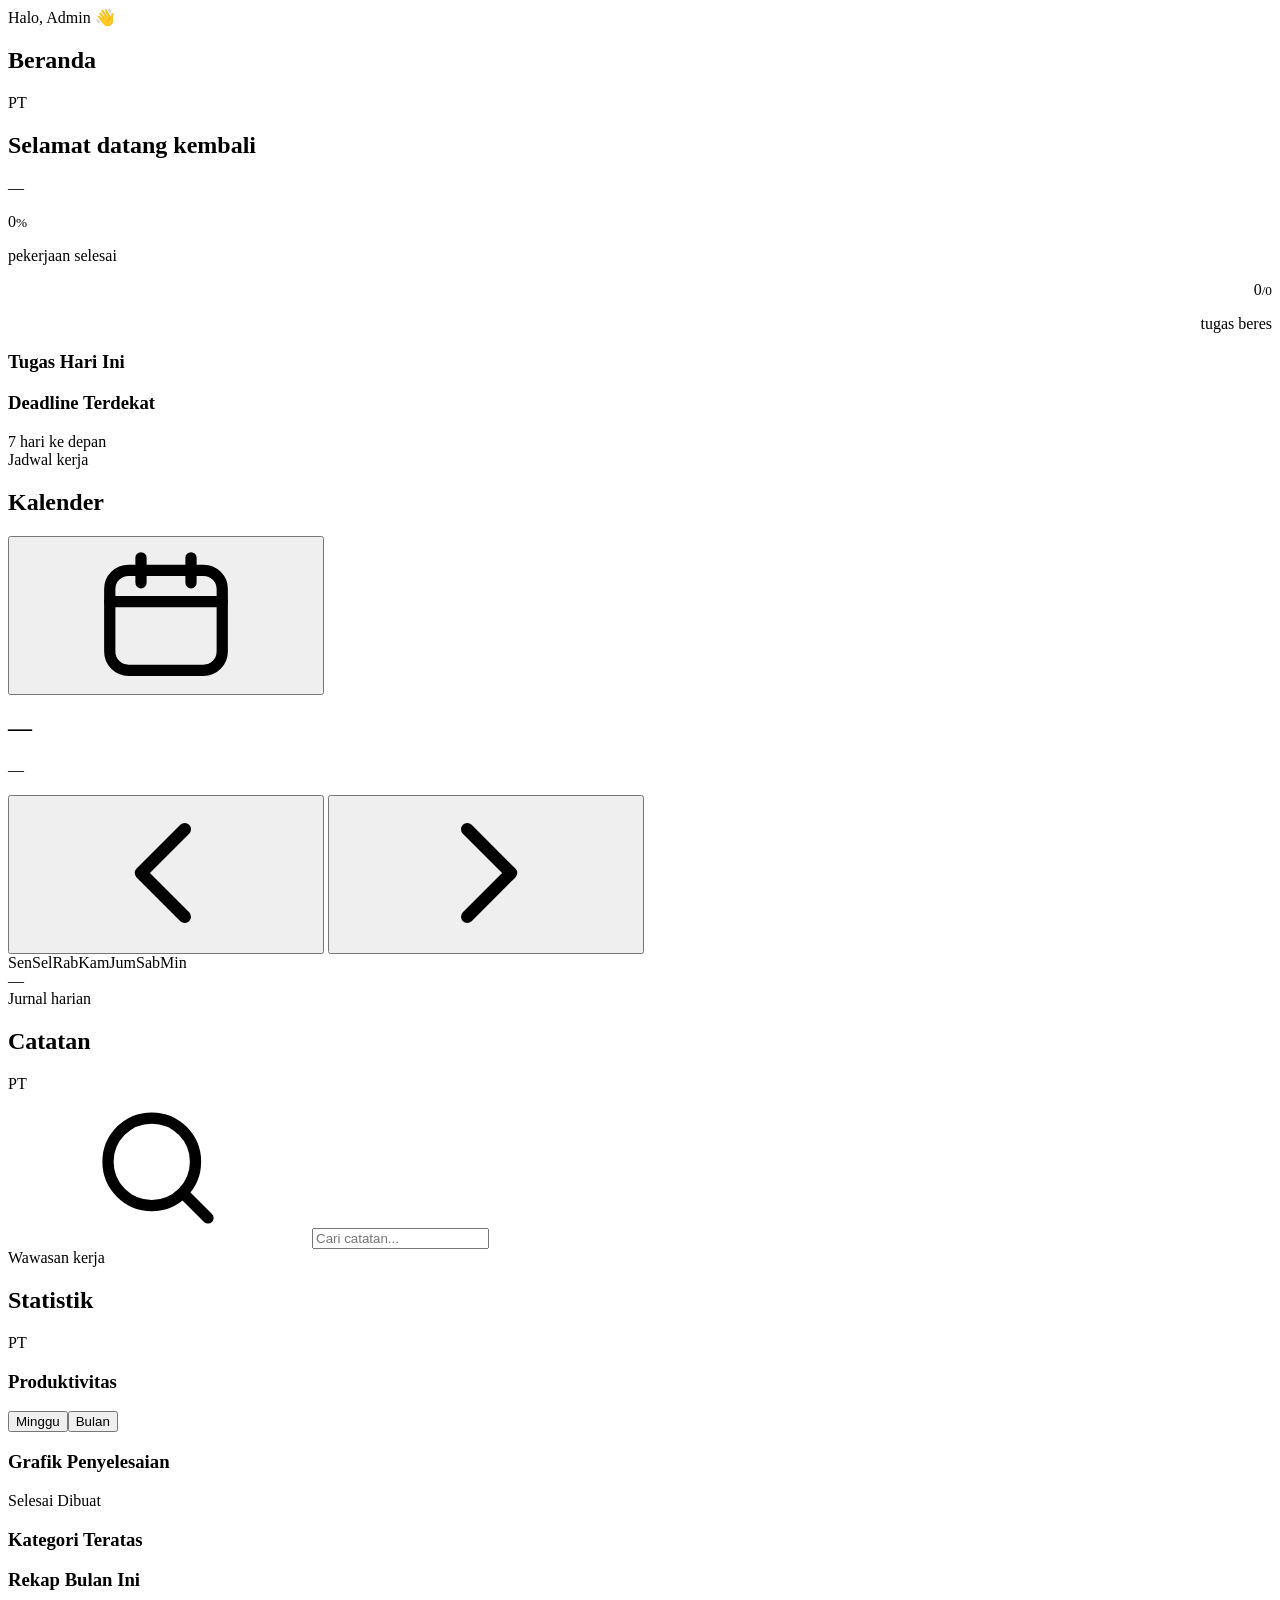
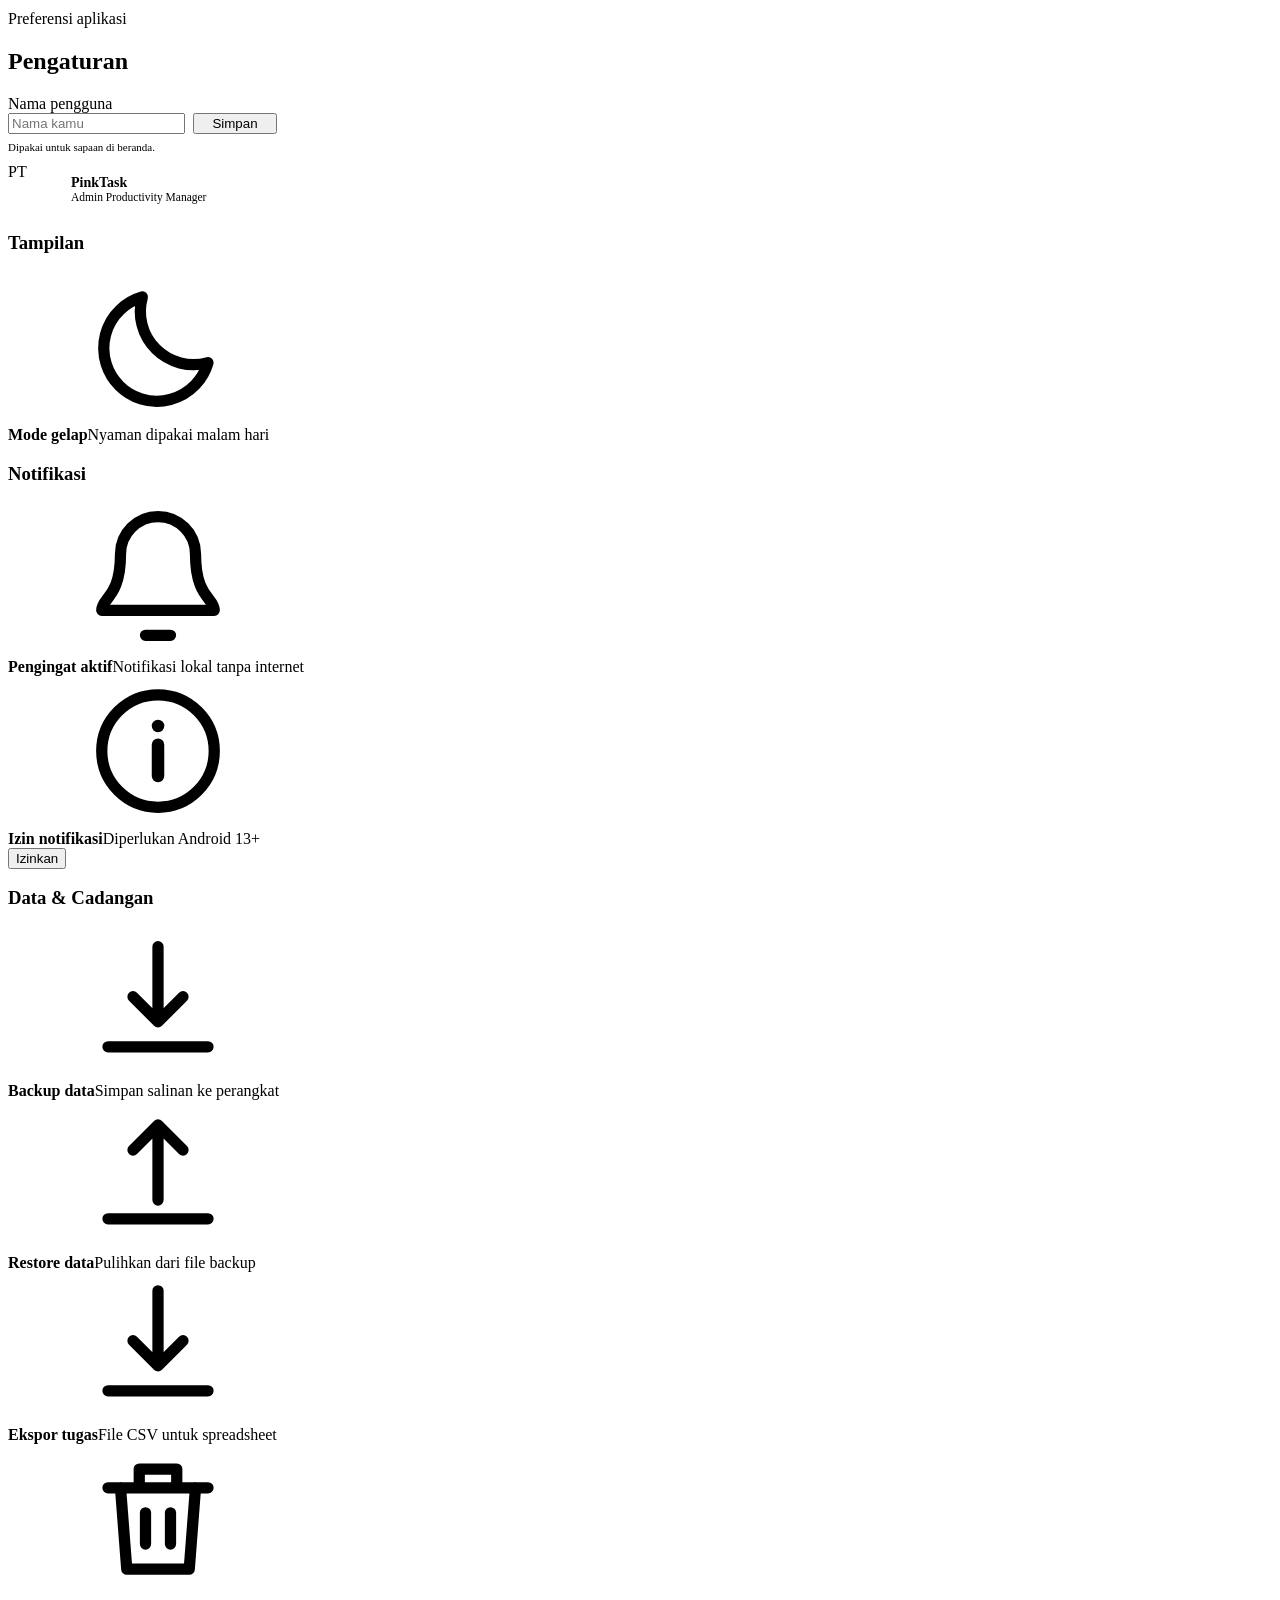
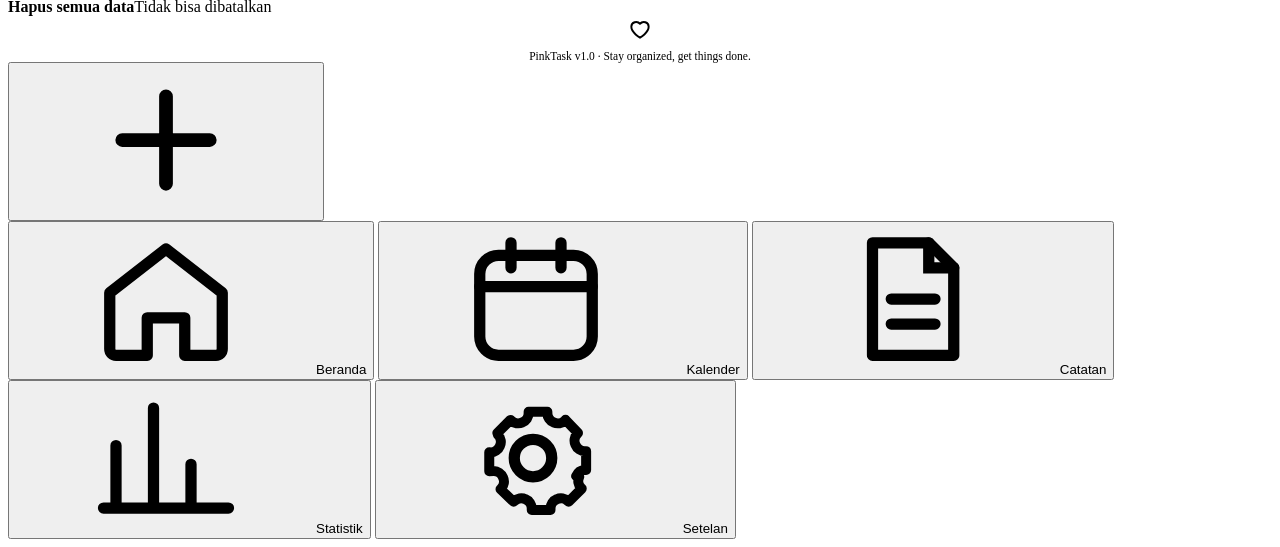
==== pinktask.html @ 4548ff6b "Upload PinkTask PWA" ====
<!DOCTYPE html>
<html lang="id" data-theme="light">
<head>
<meta charset="utf-8">
<meta name="viewport" content="width=device-width, initial-scale=1, viewport-fit=cover">
<meta name="theme-color" content="#FCE5EF">
<link rel="manifest" href="manifest.json">
<link rel="apple-touch-icon" href="icons/icon-192.png">
<meta name="apple-mobile-web-app-capable" content="yes">
<meta name="apple-mobile-web-app-title" content="PinkTask">
<meta name="apple-mobile-web-app-status-bar-style" content="default">
<title>PinkTask — Admin Productivity Manager</title>
<link rel="stylesheet" href="css/app.css">
</head>
<body>

<svg width="0" height="0" style="position:absolute" aria-hidden="true">
  <symbol id="i-home" viewBox="0 0 24 24"><path d="M3 11l9-7 9 7v9a1 1 0 01-1 1h-5v-6h-6v6H4a1 1 0 01-1-1z" fill="none" stroke="currentColor" stroke-width="1.8" stroke-linecap="round" stroke-linejoin="round"/></symbol>
  <symbol id="i-calendar" viewBox="0 0 24 24"><rect x="3" y="5" width="18" height="16" rx="3" fill="none" stroke="currentColor" stroke-width="1.8"/><path d="M3 10h18M8 3v4M16 3v4" fill="none" stroke="currentColor" stroke-width="1.8" stroke-linecap="round"/></symbol>
  <symbol id="i-note" viewBox="0 0 24 24"><path d="M6 3h9l4 4v14H6z" fill="none" stroke="currentColor" stroke-width="1.8" stroke-linejoin="round"/><path d="M15 3v4h4M9 12h7M9 16h7" fill="none" stroke="currentColor" stroke-width="1.8" stroke-linecap="round"/></symbol>
  <symbol id="i-chart" viewBox="0 0 24 24"><path d="M4 20V10M10 20V4M16 20v-7M22 20H2" fill="none" stroke="currentColor" stroke-width="1.8" stroke-linecap="round"/></symbol>
  <symbol id="i-settings" viewBox="0 0 24 24"><circle cx="12" cy="12" r="3" fill="none" stroke="currentColor" stroke-width="1.8"/><path d="M19.4 15a1.6 1.6 0 00.3 1.8l.1.1-2.1 2.1-.1-.1a1.6 1.6 0 00-1.8-.3 1.6 1.6 0 00-1 1.5v.2h-3v-.2a1.6 1.6 0 00-1-1.5 1.6 1.6 0 00-1.8.3l-.1.1L6.8 17l.1-.1a1.6 1.6 0 00.3-1.8 1.6 1.6 0 00-1.5-1H5v-3h.2a1.6 1.6 0 001.5-1 1.6 1.6 0 00-.3-1.8L6.3 8l2.1-2.1.1.1a1.6 1.6 0 001.8.3 1.6 1.6 0 001-1.5V4.6h3v.2a1.6 1.6 0 001 1.5 1.6 1.6 0 001.8-.3l.1-.1L19.2 8l-.1.1a1.6 1.6 0 00-.3 1.8 1.6 1.6 0 001.5 1h.2v3h-.2a1.6 1.6 0 00-1.4 1z" fill="none" stroke="currentColor" stroke-width="1.6" stroke-linejoin="round"/></symbol>
  <symbol id="i-plus" viewBox="0 0 24 24"><path d="M12 5v14M5 12h14" fill="none" stroke="currentColor" stroke-width="2.2" stroke-linecap="round"/></symbol>
  <symbol id="i-check" viewBox="0 0 24 24"><path d="M5 12.5l4.2 4.2L19 7" fill="none" stroke="currentColor" stroke-width="3" stroke-linecap="round" stroke-linejoin="round"/></symbol>
  <symbol id="i-bell" viewBox="0 0 24 24"><path d="M18 8a6 6 0 10-12 0c0 7-3 7-3 9h18c0-2-3-2-3-9M10 21h4" fill="none" stroke="currentColor" stroke-width="1.8" stroke-linecap="round" stroke-linejoin="round"/></symbol>
  <symbol id="i-clock" viewBox="0 0 24 24"><circle cx="12" cy="12" r="9" fill="none" stroke="currentColor" stroke-width="1.8"/><path d="M12 7v5l3 2" fill="none" stroke="currentColor" stroke-width="1.8" stroke-linecap="round"/></symbol>
  <symbol id="i-edit" viewBox="0 0 24 24"><path d="M4 20h4l11-11-4-4L4 16v4zM14 6l4 4" fill="none" stroke="currentColor" stroke-width="1.8" stroke-linecap="round" stroke-linejoin="round"/></symbol>
  <symbol id="i-trash" viewBox="0 0 24 24"><path d="M4 7h16M9 7V4h6v3M6 7l1 13h10l1-13M10 11v5M14 11v5" fill="none" stroke="currentColor" stroke-width="1.8" stroke-linecap="round" stroke-linejoin="round"/></symbol>
  <symbol id="i-search" viewBox="0 0 24 24"><circle cx="11" cy="11" r="7" fill="none" stroke="currentColor" stroke-width="1.8"/><path d="M16 16l4 4" fill="none" stroke="currentColor" stroke-width="1.8" stroke-linecap="round"/></symbol>
  <symbol id="i-left" viewBox="0 0 24 24"><path d="M15 5l-7 7 7 7" fill="none" stroke="currentColor" stroke-width="2" stroke-linecap="round" stroke-linejoin="round"/></symbol>
  <symbol id="i-right" viewBox="0 0 24 24"><path d="M9 5l7 7-7 7" fill="none" stroke="currentColor" stroke-width="2" stroke-linecap="round" stroke-linejoin="round"/></symbol>
  <symbol id="i-close" viewBox="0 0 24 24"><path d="M6 6l12 12M18 6L6 18" fill="none" stroke="currentColor" stroke-width="2" stroke-linecap="round"/></symbol>
  <symbol id="i-star" viewBox="0 0 24 24"><path d="M12 3l2.7 5.6 6.1.9-4.4 4.3 1 6.1-5.4-2.9-5.4 2.9 1-6.1L3.2 9.5l6.1-.9z" fill="none" stroke="currentColor" stroke-width="1.8" stroke-linejoin="round"/></symbol>
  <symbol id="i-flag" viewBox="0 0 24 24"><path d="M5 21V4m0 1h11l-2 4 2 4H5" fill="none" stroke="currentColor" stroke-width="1.8" stroke-linecap="round" stroke-linejoin="round"/></symbol>
  <symbol id="i-tag" viewBox="0 0 24 24"><path d="M12 3H4v8l9 9 8-8-9-9z" fill="none" stroke="currentColor" stroke-width="1.8" stroke-linejoin="round"/><circle cx="8" cy="8" r="1.4" fill="currentColor"/></symbol>
  <symbol id="i-download" viewBox="0 0 24 24"><path d="M12 3v12m-4-4l4 4 4-4M4 19h16" fill="none" stroke="currentColor" stroke-width="1.8" stroke-linecap="round" stroke-linejoin="round"/></symbol>
  <symbol id="i-upload" viewBox="0 0 24 24"><path d="M12 16V4m-4 4l4-4 4 4M4 19h16" fill="none" stroke="currentColor" stroke-width="1.8" stroke-linecap="round" stroke-linejoin="round"/></symbol>
  <symbol id="i-moon" viewBox="0 0 24 24"><path d="M20 14.5A8.5 8.5 0 019.5 4 8.5 8.5 0 1020 14.5z" fill="none" stroke="currentColor" stroke-width="1.8" stroke-linejoin="round"/></symbol>
  <symbol id="i-sun" viewBox="0 0 24 24"><circle cx="12" cy="12" r="4" fill="none" stroke="currentColor" stroke-width="1.8"/><path d="M12 2v2M12 20v2M2 12h2M20 12h2M5 5l1.5 1.5M17.5 17.5L19 19M19 5l-1.5 1.5M6.5 17.5L5 19" fill="none" stroke="currentColor" stroke-width="1.8" stroke-linecap="round"/></symbol>
  <symbol id="i-info" viewBox="0 0 24 24"><circle cx="12" cy="12" r="9" fill="none" stroke="currentColor" stroke-width="1.8"/><path d="M12 11v5M12 8h.01" fill="none" stroke="currentColor" stroke-width="2" stroke-linecap="round"/></symbol>
  <symbol id="i-link" viewBox="0 0 24 24"><path d="M10 13a5 5 0 007.5.5l2-2A5 5 0 0012.5 4l-1 1M14 11a5 5 0 00-7.5-.5l-2 2A5 5 0 0011.5 20l1-1" fill="none" stroke="currentColor" stroke-width="1.8" stroke-linecap="round"/></symbol>
  <symbol id="i-heart" viewBox="0 0 24 24"><path d="M12 20s-8-4.6-8-10a4.5 4.5 0 018-2.8A4.5 4.5 0 0120 10c0 5.4-8 10-8 10z" fill="none" stroke="currentColor" stroke-width="1.8" stroke-linejoin="round"/></symbol>
  <symbol id="i-empty" viewBox="0 0 96 96"><rect x="18" y="22" width="60" height="56" rx="12" fill="#FCE5EF"/><rect x="26" y="32" width="34" height="5" rx="2.5" fill="#EFA7C5"/><rect x="26" y="43" width="44" height="5" rx="2.5" fill="#EFA7C5"/><rect x="26" y="54" width="26" height="5" rx="2.5" fill="#EFA7C5"/><circle cx="68" cy="68" r="18" fill="#C75D8D"/><path d="M60 68l5 5 10-11" fill="none" stroke="#fff" stroke-width="4.5" stroke-linecap="round" stroke-linejoin="round"/></symbol>
</svg>

<div class="shell">

  <!-- HOME -->
  <section class="page active" id="page-home">
    <div class="topbar">
      <div class="greeting"><div class="hello" id="hello">Halo, Admin 👋</div><h1>Beranda</h1></div>
      <div class="avatar">PT</div>
    </div>
    <div class="page-content">
    <div class="hero">
      <h2 id="hero-title">Selamat datang kembali</h2>
      <p id="hero-date">—</p>
      <div class="hero-row">
        <div><div class="hero-num"><span id="hero-percent">0</span><small>%</small></div><p>pekerjaan selesai</p></div>
        <div style="text-align:right"><div class="hero-num" id="hero-done">0<small>/0</small></div><p>tugas beres</p></div>
      </div>
      <div class="bar"><span id="hero-bar" style="width:0"></span></div>
    </div>
    <div class="metrics" id="metrics"></div>
    <div class="section">
      <div class="section-head"><h3>Tugas Hari Ini</h3><span class="link" id="home-today-count"></span></div>
      <div class="stack" id="home-today"></div>
    </div>
    <div class="section">
      <div class="section-head"><h3>Deadline Terdekat</h3><span class="link">7 hari ke depan</span></div>
      <div class="stack" id="home-upcoming"></div>
    </div>
    </div>
  </section>

  <!-- CALENDAR -->
  <section class="page" id="page-calendar">
    <div class="topbar">
      <div class="greeting"><div class="hello">Jadwal kerja</div><h1>Kalender</h1></div>
      <button class="icon-btn" id="cal-today" aria-label="Kembali ke hari ini"><svg><use href="#i-calendar" xlink:href="#i-calendar"/></svg></button>
    </div>
    <div class="page-content">
    <div class="month-head">
      <div><h2 id="cal-title">—</h2><p id="cal-sub">—</p></div>
      <div class="nav-pair">
        <button id="cal-prev" aria-label="Bulan sebelumnya"><svg><use href="#i-left" xlink:href="#i-left"/></svg></button>
        <button id="cal-next" aria-label="Bulan berikutnya"><svg><use href="#i-right" xlink:href="#i-right"/></svg></button>
      </div>
    </div>
    <div class="calendar">
      <div class="weekdays"><span>Sen</span><span>Sel</span><span>Rab</span><span>Kam</span><span>Jum</span><span>Sab</span><span>Min</span></div>
      <div class="days" id="cal-days"></div>
    </div>
    <div class="day-caption" id="cal-caption">—</div>
    <div class="section" style="padding-top:0"><div class="stack" id="cal-tasks"></div></div>
    </div>
  </section>

  <!-- NOTES -->
  <section class="page" id="page-notes">
    <div class="topbar">
      <div class="greeting"><div class="hello">Jurnal harian</div><h1>Catatan</h1></div>
      <div class="avatar">PT</div>
    </div>
    <div class="page-content">
    <div class="search"><svg><use href="#i-search" xlink:href="#i-search"/></svg>
      <input id="note-search" type="search" placeholder="Cari catatan..."></div>
    <div class="filters" id="note-filters"></div>
    <div class="section" style="padding-top:0"><div class="stack" id="note-list"></div></div>
    </div>
  </section>

  <!-- STATS -->
  <section class="page" id="page-stats">
    <div class="topbar">
      <div class="greeting"><div class="hello">Wawasan kerja</div><h1>Statistik</h1></div>
      <div class="avatar">PT</div>
    </div>
    <div class="page-content">
    <div class="section">
      <div class="section-head"><h3>Produktivitas</h3>
        <div class="segment" id="stat-period" style="max-width:170px">
          <button data-period="week" class="active">Minggu</button><button data-period="month">Bulan</button>
        </div>
      </div>
      <div class="card" id="stat-summary"></div>
    </div>
    <div class="section">
      <div class="section-head"><h3>Grafik Penyelesaian</h3></div>
      <div class="card"><div class="chart" id="stat-chart"></div><div class="legend"><span><i style="background:#EFA7C5"></i> Selesai</span><span><i style="background:#F2DAE5"></i> Dibuat</span></div></div>
    </div>
    <div class="section">
      <div class="section-head"><h3>Kategori Teratas</h3></div>
      <div class="card" id="stat-categories"></div>
    </div>
    <div class="section">
      <div class="section-head"><h3>Rekap Bulan Ini</h3></div>
      <div class="card" id="stat-month"></div>
    </div>
    </div>
  </section>

  <!-- SETTINGS -->
  <section class="page" id="page-settings">
    <div class="topbar">
      <div class="greeting"><div class="hello">Preferensi aplikasi</div><h1>Pengaturan</h1></div>
    </div>
    <div class="page-content">
    <div class="section" style="padding-top:0">
      <div class="card" style="margin-bottom:10px">
        <label class="lbl">Nama pengguna</label>
        <div style="display:flex;gap:8px">
          <input class="field" id="name-input" placeholder="Nama kamu" maxlength="30" autocomplete="off">
          <button class="btn primary" id="name-save" style="flex:0 0 84px">Simpan</button>
        </div>
        <div style="font-size:11px;color:var(--muted);margin-top:7px">Dipakai untuk sapaan di beranda.</div>
      </div>
      <div class="card" style="display:flex;align-items:center;gap:13px">
        <div class="avatar" style="width:50px;height:50px;border-radius:17px">PT</div>
        <div><b style="font-size:14px">PinkTask</b><div style="font-size:11.5px;color:var(--muted)">Admin Productivity Manager</div></div>
      </div>
    </div>
    <div class="section">
      <div class="section-head"><h3>Tampilan</h3></div>
      <div class="list-group"><div class="row">
        <div class="r-ico"><svg><use href="#i-moon" xlink:href="#i-moon"/></svg></div>
        <div class="r-body"><b>Mode gelap</b><span>Nyaman dipakai malam hari</span></div>
        <div class="switch" id="theme-switch"></div>
      </div></div>
    </div>
    <div class="section">
      <div class="section-head"><h3>Notifikasi</h3></div>
      <div class="list-group">
        <div class="row"><div class="r-ico"><svg><use href="#i-bell" xlink:href="#i-bell"/></svg></div>
          <div class="r-body"><b>Pengingat aktif</b><span>Notifikasi lokal tanpa internet</span></div>
          <div class="switch on" id="notify-switch"></div></div>
        <div class="row" id="permission-row"><div class="r-ico"><svg><use href="#i-info" xlink:href="#i-info"/></svg></div>
          <div class="r-body"><b>Izin notifikasi</b><span id="permission-text">Diperlukan Android 13+</span></div>
          <button class="r-val" id="ask-permission">Izinkan</button></div>
      </div>
    </div>
    <div class="section">
      <div class="section-head"><h3>Data &amp; Cadangan</h3></div>
      <div class="list-group">
        <div class="row" id="backup-row"><div class="r-ico"><svg><use href="#i-download" xlink:href="#i-download"/></svg></div>
          <div class="r-body"><b>Backup data</b><span id="backup-info">Simpan salinan ke perangkat</span></div></div>
        <div class="row" id="restore-row"><div class="r-ico"><svg><use href="#i-upload" xlink:href="#i-upload"/></svg></div>
          <div class="r-body"><b>Restore data</b><span>Pulihkan dari file backup</span></div></div>
        <div class="row" id="export-row"><div class="r-ico"><svg><use href="#i-download" xlink:href="#i-download"/></svg></div>
          <div class="r-body"><b>Ekspor tugas</b><span>File CSV untuk spreadsheet</span></div></div>
        <div class="row" id="clear-row"><div class="r-ico"><svg><use href="#i-trash" xlink:href="#i-trash"/></svg></div>
          <div class="r-body"><b>Hapus semua data</b><span>Tidak bisa dibatalkan</span></div></div>
      </div>
    </div>
    <div class="section">
      <div class="card" style="text-align:center;color:var(--muted);font-size:11.5px">
        <div style="color:var(--accent)"><svg style="width:26px;height:26px;margin:0 auto 6px"><use href="#i-heart" xlink:href="#i-heart"/></svg></div>
        PinkTask v1.0 · Stay organized, get things done.
      </div>
    </div>
    </div>
  </section>

  <button class="fab" id="fab" aria-label="Tambah tugas"><svg><use href="#i-plus" xlink:href="#i-plus"/></svg></button>
  <nav class="bottom-nav" id="bottom-nav">
    <button class="nav-item active" data-page="home"><span class="nav-ico"><svg><use href="#i-home" xlink:href="#i-home"/></svg></span>Beranda</button>
    <button class="nav-item" data-page="calendar"><span class="nav-ico"><svg><use href="#i-calendar" xlink:href="#i-calendar"/></svg></span>Kalender</button>
    <button class="nav-item" data-page="notes"><span class="nav-ico"><svg><use href="#i-note" xlink:href="#i-note"/></svg></span>Catatan</button>
    <button class="nav-item" data-page="stats"><span class="nav-ico"><svg><use href="#i-chart" xlink:href="#i-chart"/></svg></span>Statistik</button>
    <button class="nav-item" data-page="settings"><span class="nav-ico"><svg><use href="#i-settings" xlink:href="#i-settings"/></svg></span>Setelan</button>
  </nav>
</div>

<div class="overlay" id="overlay"><div class="sheet" id="sheet"></div></div>
<div class="toast" id="toast" role="status"></div>

<script src="js/store.js"></script>
<script src="js/app.js"></script>
<script>
if ('serviceWorker' in navigator && location.protocol !== 'file:') {
  window.addEventListener('load', function () {
    navigator.serviceWorker.register('sw.js').catch(function () {});
  });
}
</script>
</body>
</html>
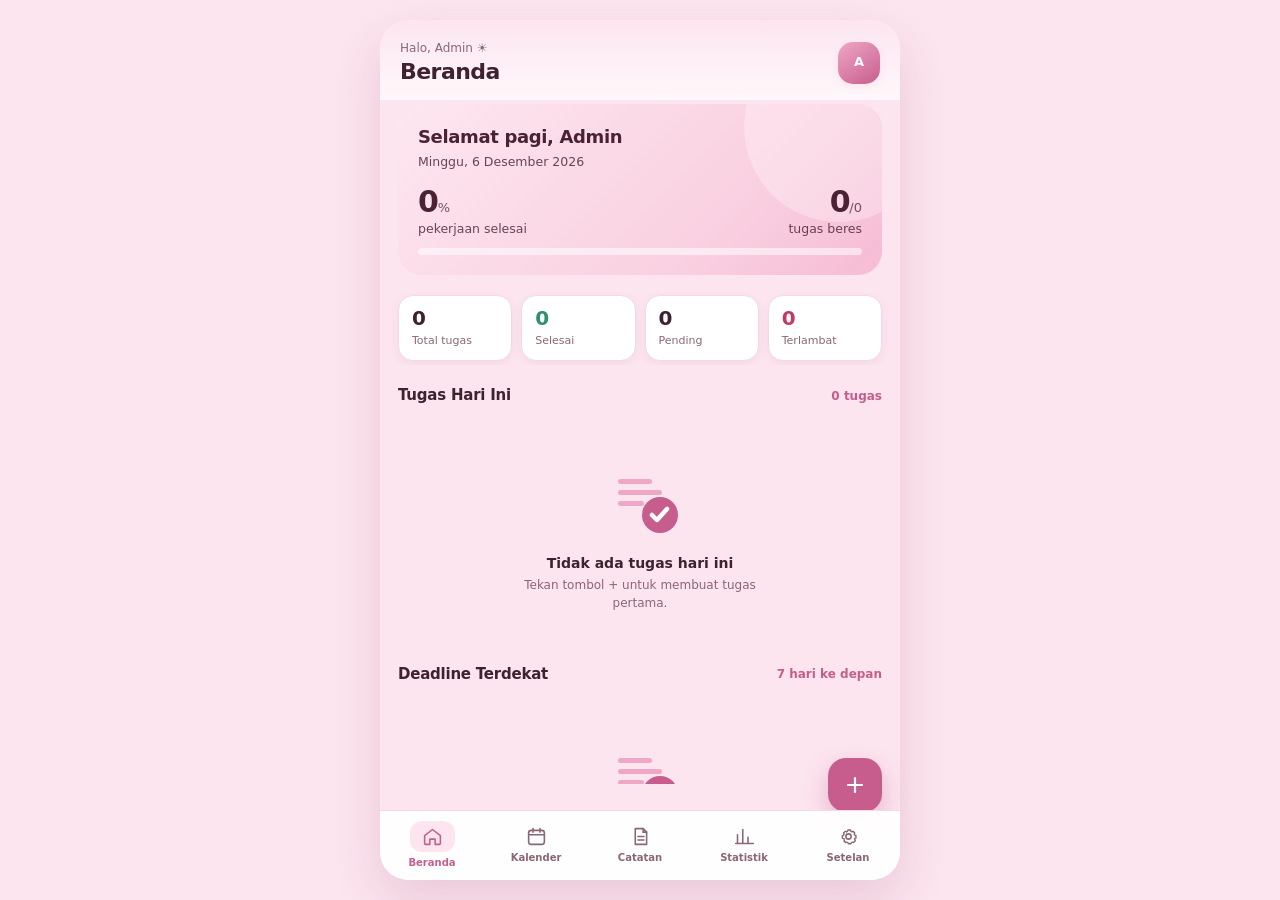
==== commit f0a4ff1a: "Fix PWA asset paths" ====
--- a/pinktask.html
+++ b/pinktask.html
@@ -5,12 +5,12 @@
 <meta name="viewport" content="width=device-width, initial-scale=1, viewport-fit=cover">
 <meta name="theme-color" content="#FCE5EF">
 <link rel="manifest" href="manifest.json">
-<link rel="apple-touch-icon" href="icons/icon-192.png">
+<link rel="apple-touch-icon" href="icon-192.png">
 <meta name="apple-mobile-web-app-capable" content="yes">
 <meta name="apple-mobile-web-app-title" content="PinkTask">
 <meta name="apple-mobile-web-app-status-bar-style" content="default">
 <title>PinkTask — Admin Productivity Manager</title>
-<link rel="stylesheet" href="css/app.css">
+<link rel="stylesheet" href="app.css">
 </head>
 <body>
 
@@ -214,8 +214,8 @@
 <div class="overlay" id="overlay"><div class="sheet" id="sheet"></div></div>
 <div class="toast" id="toast" role="status"></div>
 
-<script src="js/store.js"></script>
-<script src="js/app.js"></script>
+<script src="store.js"></script>
+<script src="app.js"></script>
 <script>
 if ('serviceWorker' in navigator && location.protocol !== 'file:') {
   window.addEventListener('load', function () {
--- a/app.css
+++ b/app.css
@@ -0,0 +1,273 @@
+/* PinkTask — design system */
+:root{
+  --bg:#FFF8FB; --surface:#FFFFFF; --surface-2:#FCE5EF; --surface-3:#FFF0F6;
+  --primary:#EFA7C5; --primary-strong:#C75D8D; --accent:#C75D8D;
+  --text:#3E2230; --muted:#8B6676; --faint:#B796A5; --border:#F2DAE5;
+  --danger:#C23B62; --success:#2F8F73; --warning:#D98B28;
+  --shadow:0 10px 28px rgba(157,55,100,.10);
+  --shadow-sm:0 3px 10px rgba(157,55,100,.07);
+  --radius:18px; --radius-sm:12px; --nav-h:70px;
+  --safe-top:env(safe-area-inset-top, 0px);
+  --safe-bottom:env(safe-area-inset-bottom, 0px);
+  --safe-left:env(safe-area-inset-left, 0px);
+  --safe-right:env(safe-area-inset-right, 0px);
+}
+html[data-theme="dark"]{
+  --bg:#1C171A; --surface:#2A2227; --surface-2:#392B33; --surface-3:#32262C;
+  --primary:#C75D8D; --primary-strong:#EFA7C5; --accent:#EFA7C5;
+  --text:#F8EBF1; --muted:#C9A9B8; --faint:#9E7E8D; --border:#4A3540;
+  --danger:#FF7D9C; --success:#5FCBA8; --warning:#E8B463;
+  --shadow:0 10px 28px rgba(0,0,0,.35); --shadow-sm:0 3px 12px rgba(0,0,0,.25);
+}
+*{box-sizing:border-box;-webkit-tap-highlight-color:transparent}
+html,body{margin:0;padding:0;min-height:100%}
+body{
+  background:var(--bg);color:var(--text);font-size:14px;line-height:1.45;
+  font-family:Roboto,"Segoe UI",system-ui,-apple-system,sans-serif;
+  -webkit-font-smoothing:antialiased;overflow:hidden;
+}
+button,input,select,textarea{font:inherit;color:inherit}
+button{cursor:pointer;border:0;background:none}
+h1,h2,h3,h4,p{margin:0}
+svg{display:block}
+::selection{background:var(--primary);color:var(--text)}
+:focus-visible{outline:3px solid var(--primary-strong);outline-offset:2px}
+input[type="date"]::-webkit-calendar-picker-indicator,
+input[type="time"]::-webkit-calendar-picker-indicator{opacity:.6;cursor:pointer}
+
+.shell{max-width:520px;margin:0 auto;height:100vh;height:100dvh;position:relative;
+  padding-bottom:calc(var(--nav-h) + var(--safe-bottom) + 26px);
+  display:flex;flex-direction:column;overflow:hidden}
+.page{display:none;flex:1;min-height:0;flex-direction:column}
+.page.active{display:flex}
+@keyframes fade{from{opacity:0;transform:translateY(6px)}to{opacity:1;transform:none}}
+.page-content{flex:1;min-height:0;overflow-y:auto;overflow-x:hidden;-webkit-overflow-scrolling:touch;
+  overscroll-behavior:contain;animation:fade .25s ease}
+
+/* top bar */
+.topbar{padding:calc(var(--safe-top) + 20px) 20px 14px;display:flex;align-items:center;gap:12px;
+  flex:none;position:relative;z-index:5;
+  background:linear-gradient(180deg, var(--surface-2) 0%, var(--bg) 100%)}
+.topbar .greeting{flex:1;min-width:0}
+.topbar .hello{font-size:12px;color:var(--muted)}
+.topbar h1{font-size:22px;letter-spacing:-.025em;font-weight:700;line-height:1.2;margin-top:2px}
+.avatar{width:42px;height:42px;border-radius:15px;background:linear-gradient(145deg,var(--primary),var(--primary-strong));
+  color:#fff;font-weight:700;font-size:13px;display:grid;place-items:center;box-shadow:var(--shadow-sm);flex:none}
+.icon-btn{width:38px;height:38px;border-radius:12px;background:var(--surface);border:1px solid var(--border);
+  display:grid;place-items:center;color:var(--accent);flex:none;box-shadow:var(--shadow-sm)}
+.icon-btn svg{width:18px;height:18px}
+.icon-btn:active{transform:scale(.96)}
+
+/* hero card */
+.hero{margin:4px 18px 18px;border-radius:24px;padding:20px;color:#4A2233;position:relative;overflow:hidden;
+  background:linear-gradient(135deg,#FDE7F0,#F9CFE0 70%,#F6BBD4)}
+html[data-theme="dark"] .hero{background:linear-gradient(135deg,#6E3A52,#8C4565 70%,#A85378);color:#FFF2F8}
+.hero::after{content:"";position:absolute;right:-52px;top:-72px;width:190px;height:190px;border-radius:50%;
+  background:rgba(255,255,255,.28)}
+html[data-theme="dark"] .hero::after{background:rgba(255,255,255,.08)}
+.hero h2{font-size:18px;font-weight:700;letter-spacing:-.02em;position:relative;z-index:1}
+.hero p{font-size:12.5px;opacity:.82;margin-top:3px;position:relative;z-index:1}
+.hero-row{display:flex;align-items:center;justify-content:space-between;gap:14px;margin-top:16px;position:relative;z-index:1}
+.hero-num{font-size:30px;font-weight:800;letter-spacing:-.04em;line-height:1}
+.hero-num small{font-size:13px;font-weight:500;letter-spacing:0;opacity:.75}
+.bar{height:7px;border-radius:99px;background:rgba(255,255,255,.55);overflow:hidden;margin-top:10px}
+html[data-theme="dark"] .bar{background:rgba(0,0,0,.22)}
+.bar span{display:block;height:100%;border-radius:99px;background:var(--primary-strong);transition:width .4s ease}
+html[data-theme="dark"] .bar span{background:#FFE0EF}
+
+/* section */
+.section{padding:0 18px;margin-bottom:24px}
+.section-head{display:flex;align-items:center;justify-content:space-between;gap:10px;margin-bottom:12px}
+.section-head h3{font-size:15px;font-weight:700;letter-spacing:-.015em}
+.section-head .link{font-size:12px;font-weight:600;color:var(--accent)}
+
+/* metric strip */
+.metrics{display:flex;gap:9px;overflow:auto;padding:2px 18px 4px;margin-bottom:20px;scrollbar-width:none}
+.metrics::-webkit-scrollbar{display:none}
+.metric{min-width:92px;flex:1;background:var(--surface);border:1px solid var(--border);border-radius:15px;padding:11px 13px;box-shadow:var(--shadow-sm)}
+.metric b{display:block;font-size:20px;font-weight:800;letter-spacing:-.03em;line-height:1.1}
+.metric span{font-size:11px;color:var(--muted);white-space:nowrap}
+.metric.late b{color:var(--danger)}
+.metric.done b{color:var(--success)}
+
+/* cards */
+.card{background:var(--surface);border:1px solid var(--border);border-radius:var(--radius);padding:14px;box-shadow:var(--shadow-sm)}
+.stack{display:flex;flex-direction:column;gap:10px}
+
+/* task card */
+.task{display:flex;gap:12px;align-items:flex-start;background:var(--surface);border:1px solid var(--border);
+  border-radius:16px;padding:13px;box-shadow:var(--shadow-sm)}
+.task.done{opacity:.72}
+.check{width:23px;height:23px;border-radius:8px;border:2px solid var(--primary-strong);background:transparent;
+  flex:none;display:grid;place-items:center;padding:0;margin-top:1px;transition:.18s}
+.check svg{width:14px;height:14px;color:#fff;opacity:0;transform:scale(.5);transition:.18s}
+.task.done .check{background:var(--primary-strong)}
+.task.done .check svg{opacity:1;transform:scale(1)}
+.task-main{flex:1;min-width:0}
+.task-title{font-weight:600;font-size:13.5px;word-break:break-word;display:flex;align-items:center;gap:6px}
+.task-title svg{width:13px;height:13px;color:var(--warning);flex:none}
+.task.done .task-title{text-decoration:line-through;color:var(--muted)}
+.task-desc{font-size:12px;color:var(--muted);margin-top:3px;display:-webkit-box;-webkit-line-clamp:2;-webkit-box-orient:vertical;overflow:hidden}
+.task-meta{display:flex;align-items:center;gap:8px;flex-wrap:wrap;margin-top:8px;font-size:11px;color:var(--muted)}
+.task-meta span{display:inline-flex;align-items:center;gap:4px}
+.task-meta svg{width:12px;height:12px}
+.task-meta .late{color:var(--danger);font-weight:600}
+.tag{border-radius:99px;padding:2px 8px;font-size:10px;font-weight:700;background:var(--surface-2);color:var(--accent)}
+.tag.high{background:#FCE0E8;color:#B43257}
+.tag.medium{background:#FDF0DC;color:#A96E16}
+.tag.low{background:#E5F4EF;color:#27775F}
+html[data-theme="dark"] .tag.high{background:#5A2A3A;color:#FFB4C8}
+html[data-theme="dark"] .tag.medium{background:#5A4526;color:#F4CE8F}
+html[data-theme="dark"] .tag.low{background:#204A40;color:#9AE3CA}
+.task-actions{display:flex;gap:2px;flex:none}
+.mini{width:28px;height:28px;border-radius:9px;display:grid;place-items:center;color:var(--faint)}
+.mini:hover{background:var(--surface-2);color:var(--accent)}
+.mini svg{width:15px;height:15px}
+.sub-progress{font-size:10.5px;color:var(--muted);margin-top:6px;display:flex;align-items:center;gap:5px}
+.sub-progress .bar{height:4px;flex:1;margin:0;background:var(--surface-2)}
+.sub-progress .bar span{background:var(--primary-strong)}
+
+/* FAB */
+.fab{position:fixed;right:calc(50% - 260px + 18px);bottom:calc(var(--nav-h) + var(--safe-bottom) + 18px);z-index:15;
+  width:54px;height:54px;border-radius:18px;background:var(--primary-strong);color:#fff;
+  display:grid;place-items:center;box-shadow:0 10px 24px rgba(199,93,141,.38)}
+@media(max-width:520px){.fab{right:calc(18px + var(--safe-right))}}
+.fab svg{width:24px;height:24px}
+.fab:active{transform:scale(.95)}
+
+/* bottom nav */
+.bottom-nav{position:fixed;left:50%;transform:translateX(-50%);bottom:0;width:100%;max-width:520px;z-index:20;
+  height:calc(var(--nav-h) + var(--safe-bottom));padding-bottom:var(--safe-bottom);
+  background:color-mix(in srgb,var(--surface) 94%,transparent);backdrop-filter:blur(14px);
+  border-top:1px solid var(--border);display:grid;grid-template-columns:repeat(5,1fr)}
+.nav-item{display:flex;flex-direction:column;align-items:center;justify-content:center;gap:4px;color:var(--muted);font-size:10px;font-weight:600}
+.nav-item svg{width:21px;height:21px}
+.nav-item.active{color:var(--primary-strong)}
+.nav-item.active .nav-ico{background:var(--surface-2);border-radius:12px;padding:5px 12px}
+html[data-theme="dark"] .nav-item.active{color:var(--accent)}
+
+/* filters */
+.filters{display:flex;gap:7px;overflow:auto;padding:2px 18px 4px;margin-bottom:12px;scrollbar-width:none}
+.filters::-webkit-scrollbar{display:none}
+.chip{border:1px solid var(--border);background:var(--surface);color:var(--muted);border-radius:99px;
+  padding:6px 13px;font-size:11.5px;font-weight:600;white-space:nowrap}
+.chip.active{background:var(--primary-strong);border-color:var(--primary-strong);color:#fff}
+
+/* calendar */
+.month-head{display:flex;align-items:center;justify-content:space-between;padding:0 18px;margin-bottom:14px}
+.month-head h2{font-size:18px;font-weight:700;letter-spacing:-.02em}
+.month-head p{font-size:11.5px;color:var(--muted);margin-top:2px}
+.nav-pair{display:flex;gap:6px}
+.nav-pair button{width:34px;height:34px;border-radius:11px;border:1px solid var(--border);background:var(--surface);
+  color:var(--accent);display:grid;place-items:center}
+.nav-pair svg{width:16px;height:16px}
+.calendar{margin:0 18px;border:1px solid var(--border);border-radius:20px;background:var(--surface);padding:14px 10px;box-shadow:var(--shadow-sm)}
+.weekdays{display:grid;grid-template-columns:repeat(7,1fr);text-align:center;font-size:10px;font-weight:700;color:var(--muted);margin-bottom:8px}
+.days{display:grid;grid-template-columns:repeat(7,1fr);gap:3px}
+.day{aspect-ratio:1;border-radius:12px;display:flex;flex-direction:column;align-items:center;justify-content:center;gap:4px;
+  font-size:12.5px;font-weight:600;color:var(--text);padding:0}
+.day.muted{color:var(--faint)}
+.day.today{color:var(--primary-strong);box-shadow:inset 0 0 0 1.5px var(--primary)}
+.day.selected{background:var(--primary-strong);color:#fff;box-shadow:0 4px 12px rgba(199,93,141,.3)}
+.day .dots{display:flex;gap:2px;height:4px}
+.day .dots i{width:4px;height:4px;border-radius:50%;background:var(--primary-strong)}
+.day .dots i.high{background:var(--danger)}
+.day .dots i.medium{background:var(--warning)}
+.day .dots i.low{background:var(--success)}
+.day.selected .dots i{background:#fff}
+.day-caption{font-size:12px;color:var(--muted);font-weight:600;margin:18px 18px 10px}
+
+/* notes */
+.search{display:flex;align-items:center;gap:9px;background:var(--surface);border:1px solid var(--border);border-radius:14px;
+  padding:10px 13px;margin:0 18px 14px;box-shadow:var(--shadow-sm)}
+.search svg{width:16px;height:16px;color:var(--muted)}
+.search input{border:0;outline:0;background:none;width:100%;font-size:13px}
+.search input::placeholder{color:var(--faint)}
+.note-head{display:flex;align-items:baseline;justify-content:space-between;gap:10px}
+.note-head b{font-size:14px}
+.note-head span{font-size:11px;color:var(--muted)}
+.note-body{font-size:12.5px;color:var(--muted);margin-top:6px;white-space:pre-wrap;display:-webkit-box;-webkit-line-clamp:3;-webkit-box-orient:vertical;overflow:hidden}
+.note-link{font-size:10.5px;color:var(--accent);margin-top:8px;display:flex;align-items:center;gap:4px}
+.note-link svg{width:12px;height:12px}
+
+/* stats */
+.chart{display:flex;align-items:flex-end;gap:5px;height:120px;margin-top:6px}
+.chart .col{flex:1;display:flex;flex-direction:column;align-items:center;gap:6px;height:100%;justify-content:flex-end}
+.chart .col .pair{width:100%;max-width:30px;height:100%;display:flex;align-items:flex-end;gap:2px;justify-content:center}
+.chart .col .fill{flex:1;border-radius:6px 6px 3px 3px;min-height:3px;
+  background:linear-gradient(180deg,var(--primary),var(--primary-strong))}
+.chart .col .fill.made{background:var(--border)}
+.chart .col span{font-size:9px;color:var(--muted)}
+.chart .col b{font-size:10px;color:var(--text)}
+.legend{display:flex;gap:12px;margin-top:12px;font-size:10.5px;color:var(--muted);flex-wrap:wrap}
+.legend i{width:8px;height:8px;border-radius:3px;display:inline-block;margin-right:5px}
+.bar-row{display:flex;align-items:center;gap:10px;margin-top:11px;font-size:11.5px}
+.bar-row label{width:74px;flex:none;color:var(--muted)}
+.bar-row .bar{flex:1;margin:0;background:var(--surface-2);height:8px}
+.bar-row .bar span{background:var(--primary-strong)}
+.bar-row b{width:26px;text-align:right;font-size:11px}
+
+/* settings */
+.list-group{background:var(--surface);border:1px solid var(--border);border-radius:18px;overflow:hidden;box-shadow:var(--shadow-sm)}
+.row{display:flex;align-items:center;gap:12px;padding:13px 14px;border-bottom:1px solid var(--border)}
+.row:last-child{border-bottom:0}
+.row .r-ico{width:34px;height:34px;border-radius:11px;background:var(--surface-2);color:var(--accent);display:grid;place-items:center;flex:none}
+.row .r-ico svg{width:17px;height:17px}
+.row .r-body{flex:1;min-width:0}
+.row .r-body b{font-size:13px;display:block}
+.row .r-body span{font-size:11px;color:var(--muted)}
+.row .r-val{font-size:12px;color:var(--accent);font-weight:600}
+.segment{display:flex;gap:4px;background:var(--surface-2);border-radius:12px;padding:4px}
+.segment button{flex:1;padding:7px 10px;border-radius:9px;font-size:11.5px;font-weight:700;color:var(--muted)}
+.segment button.active{background:var(--surface);color:var(--accent);box-shadow:var(--shadow-sm)}
+.switch{width:40px;height:23px;border-radius:99px;background:var(--border);position:relative;flex:none;transition:.2s}
+.switch::after{content:"";position:absolute;top:3px;left:3px;width:17px;height:17px;border-radius:50%;background:#fff;transition:.2s;box-shadow:0 1px 3px rgba(0,0,0,.2)}
+.switch.on{background:var(--primary-strong)}
+.switch.on::after{transform:translateX(17px)}
+
+/* modal */
+.overlay{position:fixed;inset:0;background:rgba(45,20,32,.42);z-index:40;display:none;align-items:flex-end;justify-content:center;backdrop-filter:blur(3px)}
+.overlay.open{display:flex}
+.sheet{background:var(--surface);width:100%;max-width:520px;border-radius:26px 26px 0 0;padding:10px 18px calc(22px + var(--safe-bottom));
+  max-height:88vh;overflow:auto;animation:slide .25s ease}
+@keyframes slide{from{transform:translateY(40px);opacity:.5}to{transform:none;opacity:1}}
+.grab{width:38px;height:4px;border-radius:99px;background:var(--border);margin:0 auto 16px}
+.sheet h2{font-size:17px;font-weight:700;letter-spacing:-.02em;margin-bottom:14px}
+.field{width:100%;border:1px solid var(--border);background:var(--bg);border-radius:12px;padding:11px 13px;outline:none;
+  font-size:13px;transition:border-color .2s,box-shadow .2s}
+.field:focus{border-color:var(--primary-strong);box-shadow:0 0 0 3px var(--surface-2)}
+.field::placeholder{color:var(--faint)}
+textarea.field{min-height:76px;resize:vertical}
+label.lbl{font-size:11px;font-weight:700;color:var(--muted);display:block;margin:12px 0 6px}
+.two{display:grid;grid-template-columns:1fr 1fr;gap:9px}
+.choice-row{display:flex;gap:7px;flex-wrap:wrap}
+.choice{border:1px solid var(--border);background:var(--surface);border-radius:99px;padding:7px 12px;font-size:11px;font-weight:600;color:var(--muted)}
+.choice.active{background:var(--surface-2);border-color:var(--primary);color:var(--accent)}
+.subtask-row{display:flex;align-items:center;gap:8px;margin-top:7px;font-size:12.5px}
+.subtask-row input[type="checkbox"]{accent-color:var(--primary-strong);width:17px;height:17px}
+.subtask-row.done span{text-decoration:line-through;color:var(--muted)}
+.subtask-row button{margin-left:auto;color:var(--faint)}
+.subtask-row button svg{width:14px;height:14px}
+.sheet-actions{display:flex;gap:9px;margin-top:20px}
+.btn{flex:1;border-radius:13px;padding:12px;font-size:13px;font-weight:700;text-align:center}
+.btn svg{width:16px;height:16px;display:inline-block;vertical-align:middle;margin-right:5px}
+.btn.primary{background:var(--primary-strong);color:#fff;box-shadow:0 6px 16px rgba(199,93,141,.3)}
+.btn.ghost{background:var(--surface-2);color:var(--accent)}
+.btn.danger{background:var(--danger);color:#fff}
+
+/* empty state */
+.empty{text-align:center;padding:28px 18px;color:var(--muted)}
+.empty svg{width:96px;height:96px;margin:0 auto 10px}
+.empty b{display:block;color:var(--text);font-size:14px;margin-bottom:4px}
+.empty p{font-size:12px;max-width:240px;margin:0 auto}
+.toast{position:fixed;left:50%;bottom:calc(var(--nav-h) + 22px);transform:translate(-50%,16px);z-index:60;
+  background:var(--text);color:var(--bg);padding:10px 17px;border-radius:99px;font-size:12px;font-weight:600;
+  box-shadow:0 8px 22px rgba(0,0,0,.2);opacity:0;pointer-events:none;transition:.25s;max-width:86%;text-align:center}
+.toast.show{opacity:1;transform:translate(-50%,0)}
+[hidden]{display:none!important}
+body.keyboard-open .bottom-nav,body.keyboard-open .fab{display:none}
+body.keyboard-open .shell{padding-bottom:24px}
+body.keyboard-open .sheet{max-height:58vh}
+@media(min-width:560px){body{padding:20px 0;background:var(--surface-2)}
+  .shell{border-radius:28px;box-shadow:0 20px 50px rgba(120,30,80,.14);height:calc(100dvh - 40px)}
+  .bottom-nav{bottom:20px;border-radius:0 0 28px 28px}}
